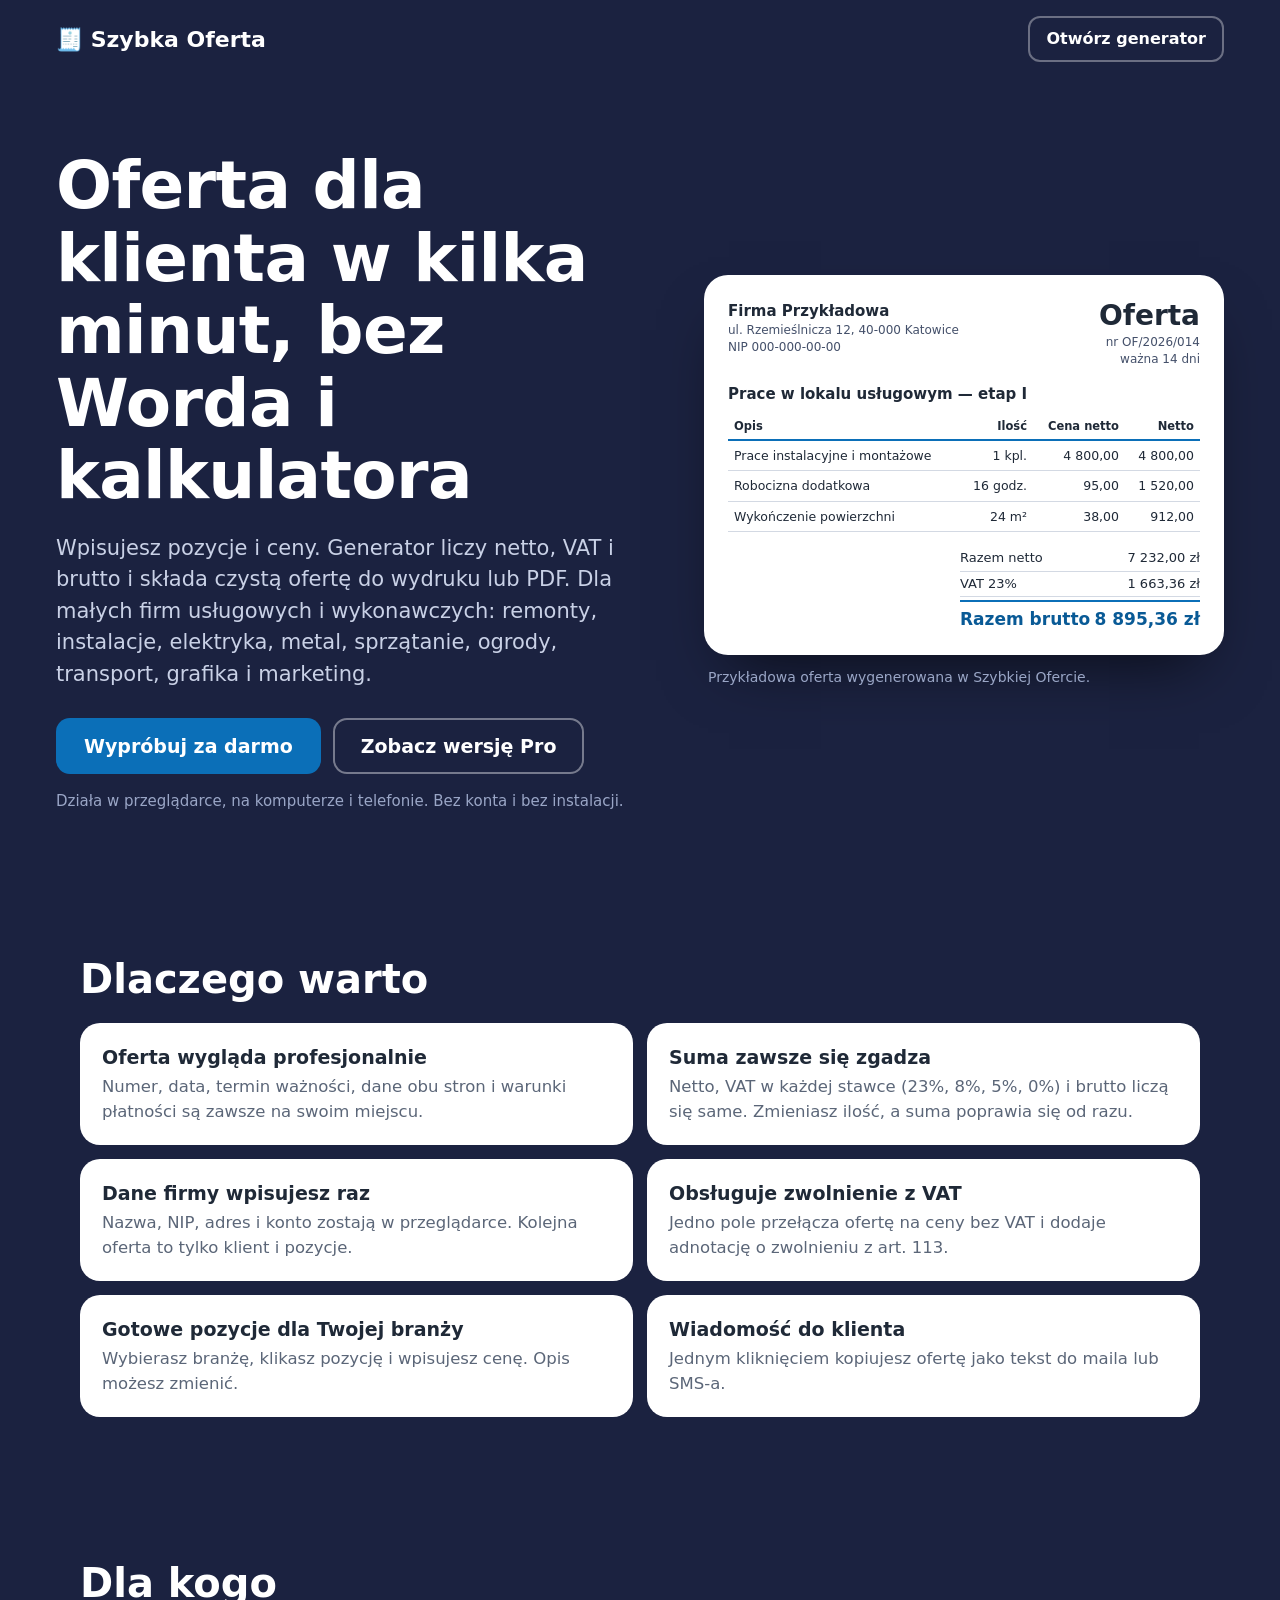
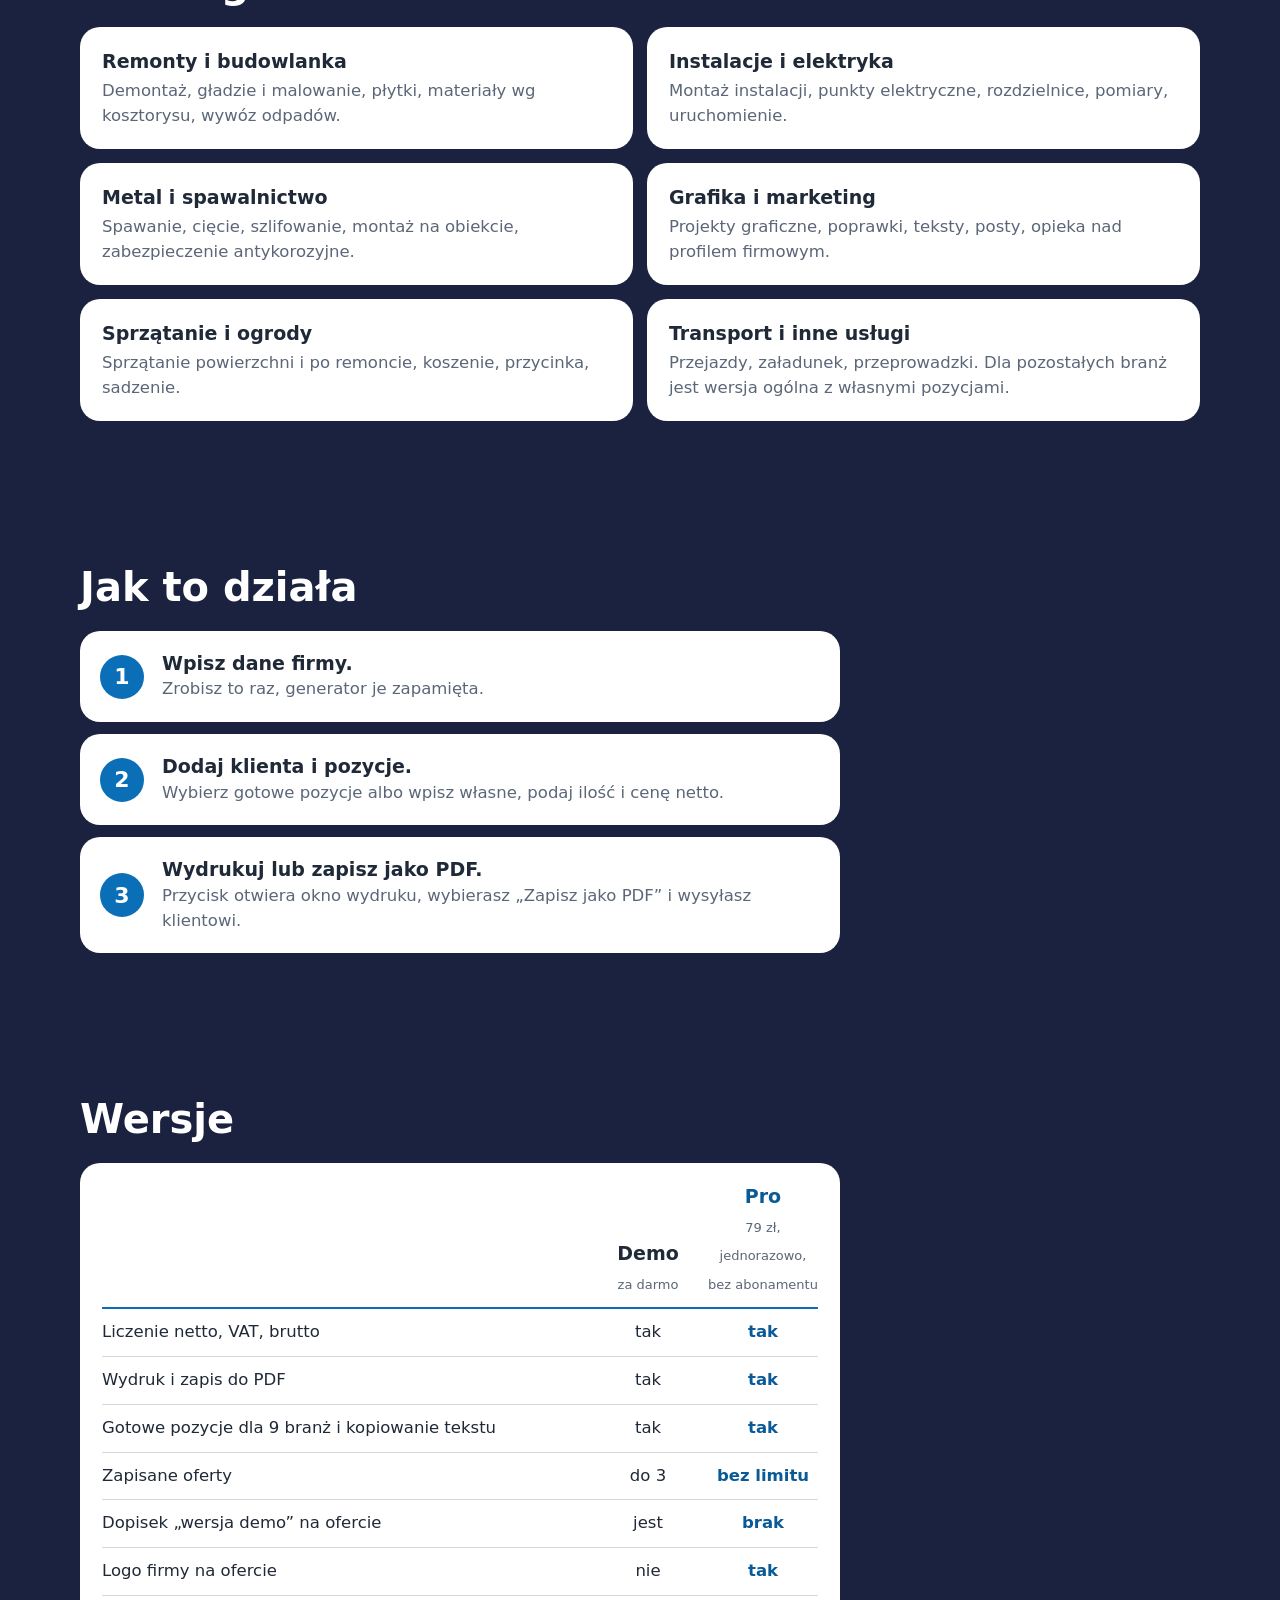
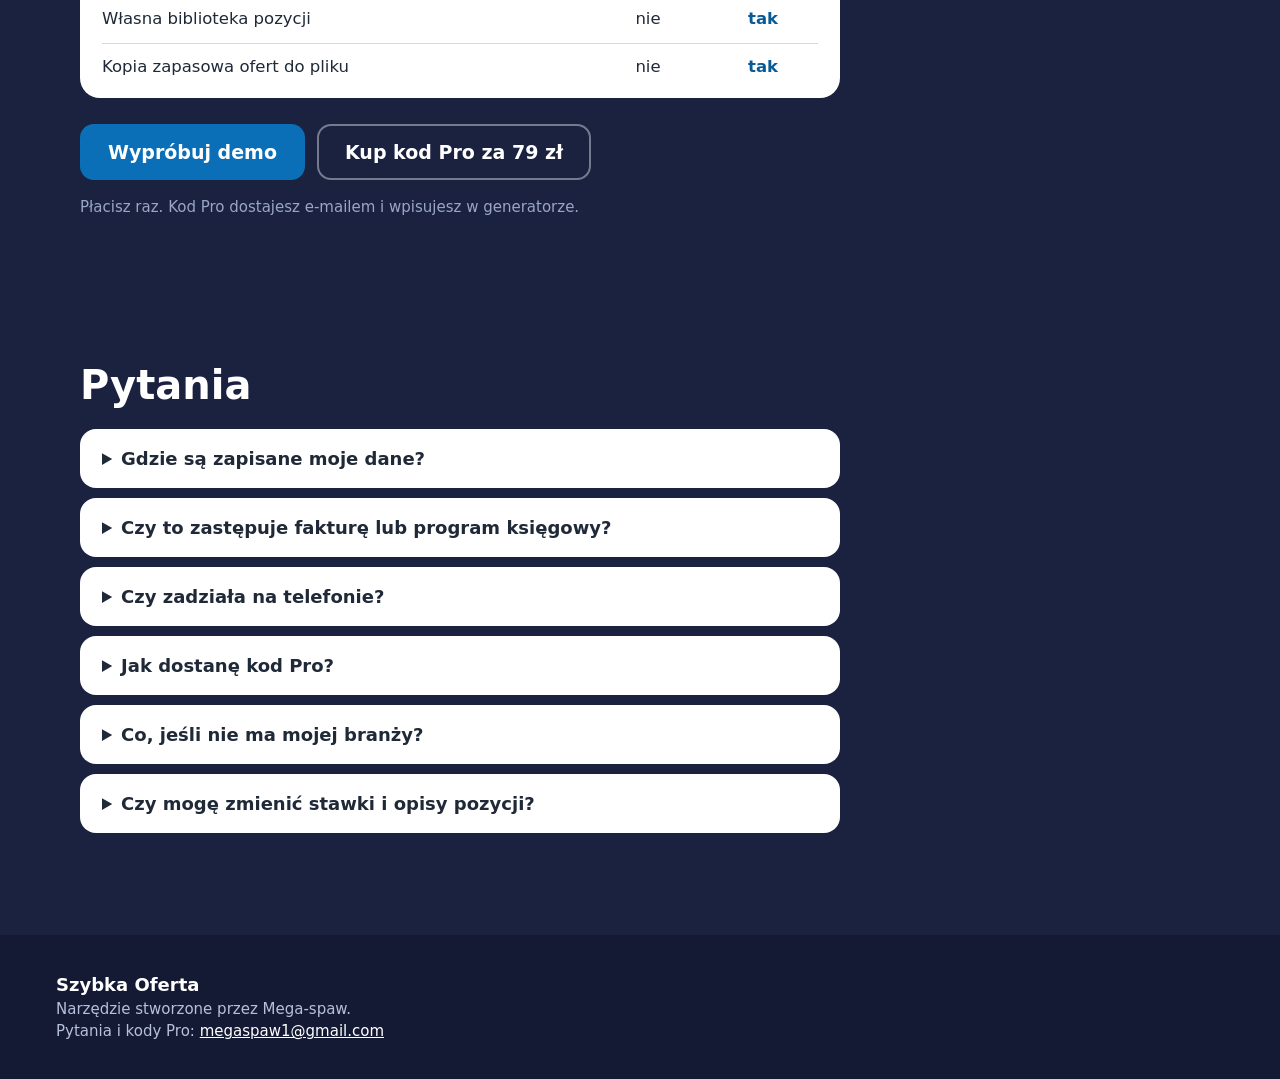
==== index.html @ d0651c35 "Rename index (7).html to index.html" ====
<!doctype html>
<html lang="pl">
<head>
<meta charset="utf-8">
<meta name="viewport" content="width=device-width, initial-scale=1">
<title>Szybka Oferta — generator ofert dla małych firm usługowych</title>
<meta name="description" content="Wpisz pozycje i ceny, a gotowa oferta z sumą netto, VAT i brutto jest w PDF. Dla małych firm usługowych i wykonawczych. Działa w przeglądarce, bez konta.">
<link rel="stylesheet" href="style.css">
</head>
<body>

<header class="top">
  <a class="logo" href="#">🧾 Szybka Oferta</a>
  <a class="top-link" href="generator.html">Otwórz generator</a>
</header>

<main>
  <section class="hero">
    <div class="hero-copy">
      <h1>Oferta dla klienta w kilka minut, bez Worda i kalkulatora</h1>
      <p class="lead">Wpisujesz pozycje i ceny. Generator liczy netto, VAT i brutto i składa czystą ofertę do wydruku lub PDF. Dla małych firm usługowych i wykonawczych: remonty, instalacje, elektryka, metal, sprzątanie, ogrody, transport, grafika i marketing.</p>
      <div class="cta-row">
        <a class="btn btn-main" href="generator.html">Wypróbuj za darmo</a>
        <a class="btn btn-alt" href="#wersje">Zobacz wersję Pro</a>
      </div>
      <p class="fine">Działa w przeglądarce, na komputerze i telefonie. Bez konta i bez instalacji.</p>
    </div>

    <div class="sheet-wrap" aria-label="Przykładowa oferta">
      <article class="sheet">
        <div class="s-head">
          <div><b>Firma Przykładowa</b><br>ul. Rzemieślnicza 12, 40-000 Katowice<br>NIP 000-000-00-00</div>
          <div class="s-title"><h2>Oferta</h2>nr OF/2026/014<br>ważna 14 dni</div>
        </div>
        <p class="s-sub">Prace w lokalu usługowym — etap I</p>
        <table>
          <thead><tr><th>Opis</th><th class="r">Ilość</th><th class="r">Cena netto</th><th class="r">Netto</th></tr></thead>
          <tbody>
            <tr><td>Prace instalacyjne i montażowe</td><td class="r">1 kpl.</td><td class="r">4 800,00</td><td class="r">4 800,00</td></tr>
            <tr><td>Robocizna dodatkowa</td><td class="r">16 godz.</td><td class="r">95,00</td><td class="r">1 520,00</td></tr>
            <tr><td>Wykończenie powierzchni</td><td class="r">24 m²</td><td class="r">38,00</td><td class="r">912,00</td></tr>
          </tbody>
        </table>
        <div class="s-sum">
          <div><span>Razem netto</span><span>7 232,00 zł</span></div>
          <div><span>VAT 23%</span><span>1 663,36 zł</span></div>
          <div class="g"><span>Razem brutto</span><span>8 895,36 zł</span></div>
        </div>
      </article>
      <p class="cap">Przykładowa oferta wygenerowana w Szybkiej Ofercie.</p>
    </div>
  </section>

  <section class="band">
    <h2>Dlaczego warto</h2>
    <dl class="facts">
      <div><dt>Oferta wygląda profesjonalnie</dt><dd>Numer, data, termin ważności, dane obu stron i warunki płatności są zawsze na swoim miejscu.</dd></div>
      <div><dt>Suma zawsze się zgadza</dt><dd>Netto, VAT w każdej stawce (23%, 8%, 5%, 0%) i brutto liczą się same. Zmieniasz ilość, a suma poprawia się od razu.</dd></div>
      <div><dt>Dane firmy wpisujesz raz</dt><dd>Nazwa, NIP, adres i konto zostają w przeglądarce. Kolejna oferta to tylko klient i pozycje.</dd></div>
      <div><dt>Obsługuje zwolnienie z VAT</dt><dd>Jedno pole przełącza ofertę na ceny bez VAT i dodaje adnotację o zwolnieniu z art. 113.</dd></div>
      <div><dt>Gotowe pozycje dla Twojej branży</dt><dd>Wybierasz branżę, klikasz pozycję i wpisujesz cenę. Opis możesz zmienić.</dd></div>
      <div><dt>Wiadomość do klienta</dt><dd>Jednym kliknięciem kopiujesz ofertę jako tekst do maila lub SMS-a.</dd></div>
    </dl>
  </section>

  <section class="trades">
    <h2>Dla kogo</h2>
    <dl class="facts">
      <div><dt>Remonty i budowlanka</dt><dd>Demontaż, gładzie i malowanie, płytki, materiały wg kosztorysu, wywóz odpadów.</dd></div>
      <div><dt>Instalacje i elektryka</dt><dd>Montaż instalacji, punkty elektryczne, rozdzielnice, pomiary, uruchomienie.</dd></div>
      <div><dt>Metal i spawalnictwo</dt><dd>Spawanie, cięcie, szlifowanie, montaż na obiekcie, zabezpieczenie antykorozyjne.</dd></div>
      <div><dt>Grafika i marketing</dt><dd>Projekty graficzne, poprawki, teksty, posty, opieka nad profilem firmowym.</dd></div>
      <div><dt>Sprzątanie i ogrody</dt><dd>Sprzątanie powierzchni i po remoncie, koszenie, przycinka, sadzenie.</dd></div>
      <div><dt>Transport i inne usługi</dt><dd>Przejazdy, załadunek, przeprowadzki. Dla pozostałych branż jest wersja ogólna z własnymi pozycjami.</dd></div>
    </dl>
  </section>

  <section class="how">
    <h2>Jak to działa</h2>
    <ol class="steps">
      <li><b>Wpisz dane firmy.</b> Zrobisz to raz, generator je zapamięta.</li>
      <li><b>Dodaj klienta i pozycje.</b> Wybierz gotowe pozycje albo wpisz własne, podaj ilość i cenę netto.</li>
      <li><b>Wydrukuj lub zapisz jako PDF.</b> Przycisk otwiera okno wydruku, wybierasz „Zapisz jako PDF” i wysyłasz klientowi.</li>
    </ol>
  </section>

  <section class="plans" id="wersje">
    <h2>Wersje</h2>
    <div class="plan-table" role="table" aria-label="Porównanie wersji">
      <div class="pt-head" role="row"><span role="columnheader"></span><span role="columnheader">Demo<br><small>za darmo</small></span><span role="columnheader">Pro<br><small id="priceLine">79 zł</small></span></div>
      <div role="row"><span role="cell">Liczenie netto, VAT, brutto</span><span role="cell">tak</span><span role="cell">tak</span></div>
      <div role="row"><span role="cell">Wydruk i zapis do PDF</span><span role="cell">tak</span><span role="cell">tak</span></div>
      <div role="row"><span role="cell">Gotowe pozycje dla 9 branż i kopiowanie tekstu</span><span role="cell">tak</span><span role="cell">tak</span></div>
      <div role="row"><span role="cell">Zapisane oferty</span><span role="cell">do 3</span><span role="cell">bez limitu</span></div>
      <div role="row"><span role="cell">Dopisek „wersja demo” na ofercie</span><span role="cell">jest</span><span role="cell">brak</span></div>
      <div role="row"><span role="cell">Logo firmy na ofercie</span><span role="cell">nie</span><span role="cell">tak</span></div>
      <div role="row"><span role="cell">Własna biblioteka pozycji</span><span role="cell">nie</span><span role="cell">tak</span></div>
      <div role="row"><span role="cell">Kopia zapasowa ofert do pliku</span><span role="cell">nie</span><span role="cell">tak</span></div>
    </div>
    <div class="cta-row">
      <a class="btn btn-main" href="generator.html">Wypróbuj demo</a>
      <a class="btn btn-alt" id="buy" href="#">Kup kod Pro</a>
    </div>
    <p class="fine" id="priceNote">Płacisz raz. Kod Pro dostajesz e-mailem i wpisujesz w generatorze.</p>
  </section>

  <section class="faq">
    <h2>Pytania</h2>
    <details><summary>Gdzie są zapisane moje dane?</summary><p>Tylko w Twojej przeglądarce, na Twoim urządzeniu. Generator nie wysyła ofert ani danych klientów na żaden serwer. Skutek uboczny: po wyczyszczeniu danych przeglądarki oferty znikają, dlatego w wersji Pro jest kopia zapasowa do pliku.</p></details>
    <details><summary>Czy to zastępuje fakturę lub program księgowy?</summary><p>Nie. To generator ofert i wycen. Fakturę wystawiasz dalej w swoim programie lub u księgowej.</p></details>
    <details><summary>Czy zadziała na telefonie?</summary><p>Tak. Na telefonie formularz i podgląd są jeden pod drugim, a PDF zapiszesz z okna wydruku.</p></details>
    <details><summary>Jak dostanę kod Pro?</summary><p>Po zakupie przychodzi do Ciebie e-mail z kodem. Wpisujesz go w generatorze w oknie „Wersja Pro”. Kod działa w przeglądarce, w której go wpiszesz.</p></details>
    <details><summary>Co, jeśli nie ma mojej branży?</summary><p>Wybierz „Ogólna” i wpisz własne pozycje. W wersji Pro zapiszesz je w bibliotece, żeby następnym razem kliknąć jedną. Brakuje czegoś ważnego? Napisz na adres z dołu strony.</p></details>
    <details><summary>Czy mogę zmienić stawki i opisy pozycji?</summary><p>Tak, wszystko wpisujesz sam. Generator nie narzuca żadnych cen.</p></details>
  </section>
</main>

<footer class="foot">
  <div>
    <b>Szybka Oferta</b><br>
    Narzędzie stworzone przez Mega-spaw.<br>
    Pytania i kody Pro: <a id="mail" href="#"></a>
  </div>
</footer>

<script src="config.js"></script>
<script>
  (function () {
    var c = window.SZYBKA_OFERTA || {};
    var mail = c.contactEmail || "";
    var buy = document.getElementById("buy");
    buy.href = c.checkoutUrl || ("mailto:" + mail + "?subject=" + encodeURIComponent("Kod Pro — Szybka Oferta"));
    if (c.price) { document.getElementById("priceLine").textContent = c.price + (c.priceNote ? ", " + c.priceNote : ""); buy.textContent = "Kup kod Pro za " + c.price; }
    var m = document.getElementById("mail"); m.href = "mailto:" + mail; m.textContent = mail;
  })();
</script>
</body>
</html>
---- style.css ----
:root{
  --navy:#1B2240; --navy-2:#141A33; --blue:#0B6FB8; --blue-d:#095A96; --ink:#1F2937; --slate:#5B6678; --line:#D3D9E3; --soft:#C9D1E6;
  font-family:system-ui,-apple-system,"Segoe UI",Roboto,"Noto Sans",sans-serif;
}
*{box-sizing:border-box}
html{scroll-behavior:smooth;-webkit-text-size-adjust:100%}
body{margin:0;background:var(--navy);color:#fff;font-size:18px;line-height:1.5}
a{color:#7DC0F2}
:focus-visible{outline:3px solid #7DC0F2;outline-offset:3px}
h1,h2{font-weight:800;line-height:1.1;margin:0}
h1{letter-spacing:-.01em}
h2{font-size:clamp(28px,4vw,40px);margin-bottom:22px}

.top{display:flex;justify-content:space-between;align-items:center;gap:12px;padding:16px clamp(18px,5vw,56px)}
.logo{font-weight:800;font-size:22px;color:#fff;text-decoration:none}
.top-link{color:#fff;text-decoration:none;border:2px solid rgba(255,255,255,.35);padding:9px 16px;border-radius:12px;font-size:16px;font-weight:600}
.top-link:hover{border-color:#fff}

main>section{padding-block:clamp(36px,6vw,72px);padding-inline:max(clamp(18px,5vw,56px),calc((100% - 1120px)/2))}
.hero{padding-inline:max(clamp(18px,5vw,56px),calc((100% - 1240px)/2));display:grid;grid-template-columns:minmax(0,1fr) minmax(0,520px);gap:clamp(28px,5vw,64px);align-items:center}
.hero>*{margin:0}
.hero h1{font-size:clamp(36px,6vw,66px);margin-bottom:20px}
.lead{font-size:clamp(18px,2vw,21px);max-width:34em;margin:0 0 28px;color:var(--soft)}
.cta-row{display:flex;flex-wrap:wrap;gap:12px}
.btn{display:inline-flex;align-items:center;justify-content:center;min-height:56px;padding:0 26px;border-radius:14px;font-weight:700;text-decoration:none;font-size:19px;border:2px solid transparent}
.btn-main{background:var(--blue);color:#fff}
.btn-main:hover{background:var(--blue-d)}
.btn-alt{background:transparent;color:#fff;border-color:rgba(255,255,255,.4)}
.btn-alt:hover{border-color:#fff}
.fine{font-size:15px;color:#9AA6C6;margin:16px 0 0}

/* white offer sheet = the card in the hero */
.sheet-wrap{min-width:0}
.sheet{background:#fff;color:var(--ink);padding:26px 24px 20px;font-size:13px;line-height:1.4;border-radius:24px;box-shadow:0 30px 60px -25px rgba(0,0,0,.65)}
.s-head{display:flex;justify-content:space-between;gap:16px;font-size:12px;color:#44506a}
.s-head b{font-size:15px;color:var(--ink)}
.s-title{text-align:right}
.s-title h2{font-size:28px;margin:0 0 2px;color:var(--ink)}
.s-sub{font-weight:700;font-size:15px;margin:16px 0 8px}
.sheet table{width:100%;border-collapse:collapse;font-size:12.5px}
.sheet th{text-align:left;border-bottom:2px solid var(--blue);padding:5px 6px;font-size:11.5px}
.sheet td{border-bottom:1px solid var(--line);padding:6px;vertical-align:top}
.sheet .r{text-align:right;white-space:nowrap}
.s-sum{width:240px;margin:14px 0 0 auto}
.s-sum div{display:flex;justify-content:space-between;padding:3px 0;border-bottom:1px solid var(--line)}
.s-sum .g{font-weight:800;font-size:17px;border-bottom:0;border-top:2px solid var(--blue);margin-top:3px;padding-top:6px;color:var(--blue-d)}
.cap{font-size:14px;color:#9AA6C6;margin:12px 4px 0}

.facts{display:grid;grid-template-columns:repeat(2,minmax(0,1fr));gap:14px;margin:0}
.facts>div{background:#fff;color:var(--ink);border-radius:20px;padding:20px 22px}
.facts dt{font-weight:800;font-size:19px;margin-bottom:4px}
.facts dd{margin:0;color:var(--slate);font-size:16.5px}

.steps{list-style:none;margin:0;padding:0;counter-reset:s;display:grid;gap:12px;max-width:760px}
.steps li{counter-increment:s;position:relative;background:#fff;color:var(--ink);border-radius:20px;padding:18px 22px 20px 82px;font-size:16.5px;color:var(--slate)}
.steps li::before{content:counter(s);position:absolute;left:20px;top:50%;transform:translateY(-50%);width:44px;height:44px;border-radius:50%;background:var(--blue);color:#fff;font-weight:800;font-size:22px;display:grid;place-items:center}
.steps b{display:block;font-size:19px;color:var(--ink)}

.plan-table{display:grid;background:#fff;color:var(--ink);border-radius:20px;padding:8px 22px;max-width:760px;margin:0 0 26px}
.plan-table>div{display:grid;grid-template-columns:1fr 100px 110px;gap:10px;padding:11px 0;border-bottom:1px solid var(--line);align-items:center;font-size:16.5px}
.plan-table>div:last-child{border-bottom:0}
.plan-table>div>span:not(:first-child){text-align:center}
.plan-table .pt-head{font-weight:800;font-size:19px;align-items:end;border-bottom:2px solid var(--blue)}
.plan-table small{font-weight:400;font-size:13px;color:var(--slate)}
.plan-table>div>span:nth-child(3){font-weight:700;color:var(--blue-d)}

.faq details{background:#fff;color:var(--ink);border-radius:16px;padding:16px 22px;max-width:760px;margin-bottom:10px}
.faq summary{cursor:pointer;font-weight:700;font-size:18px}
.faq p{margin:10px 0 0;color:var(--slate);font-size:16.5px}

.foot{background:var(--navy-2);color:#B6C0DC;padding:36px clamp(18px,5vw,56px);font-size:15px;margin-top:20px}
.foot b{color:#fff;font-size:18px}
.foot a{color:#fff}

@media (max-width:860px){
  .hero{grid-template-columns:1fr}
  .facts{grid-template-columns:1fr}
  .plan-table{padding:6px 16px}
  .plan-table>div{grid-template-columns:1fr 70px 76px;font-size:15px}
  .sheet{padding:22px 16px 18px}
  .s-head{flex-direction:column}.s-title{text-align:left}
  .sheet table{display:block;overflow-x:auto}
  .btn{width:100%}
}
@media (prefers-reduced-motion:reduce){html{scroll-behavior:auto}}
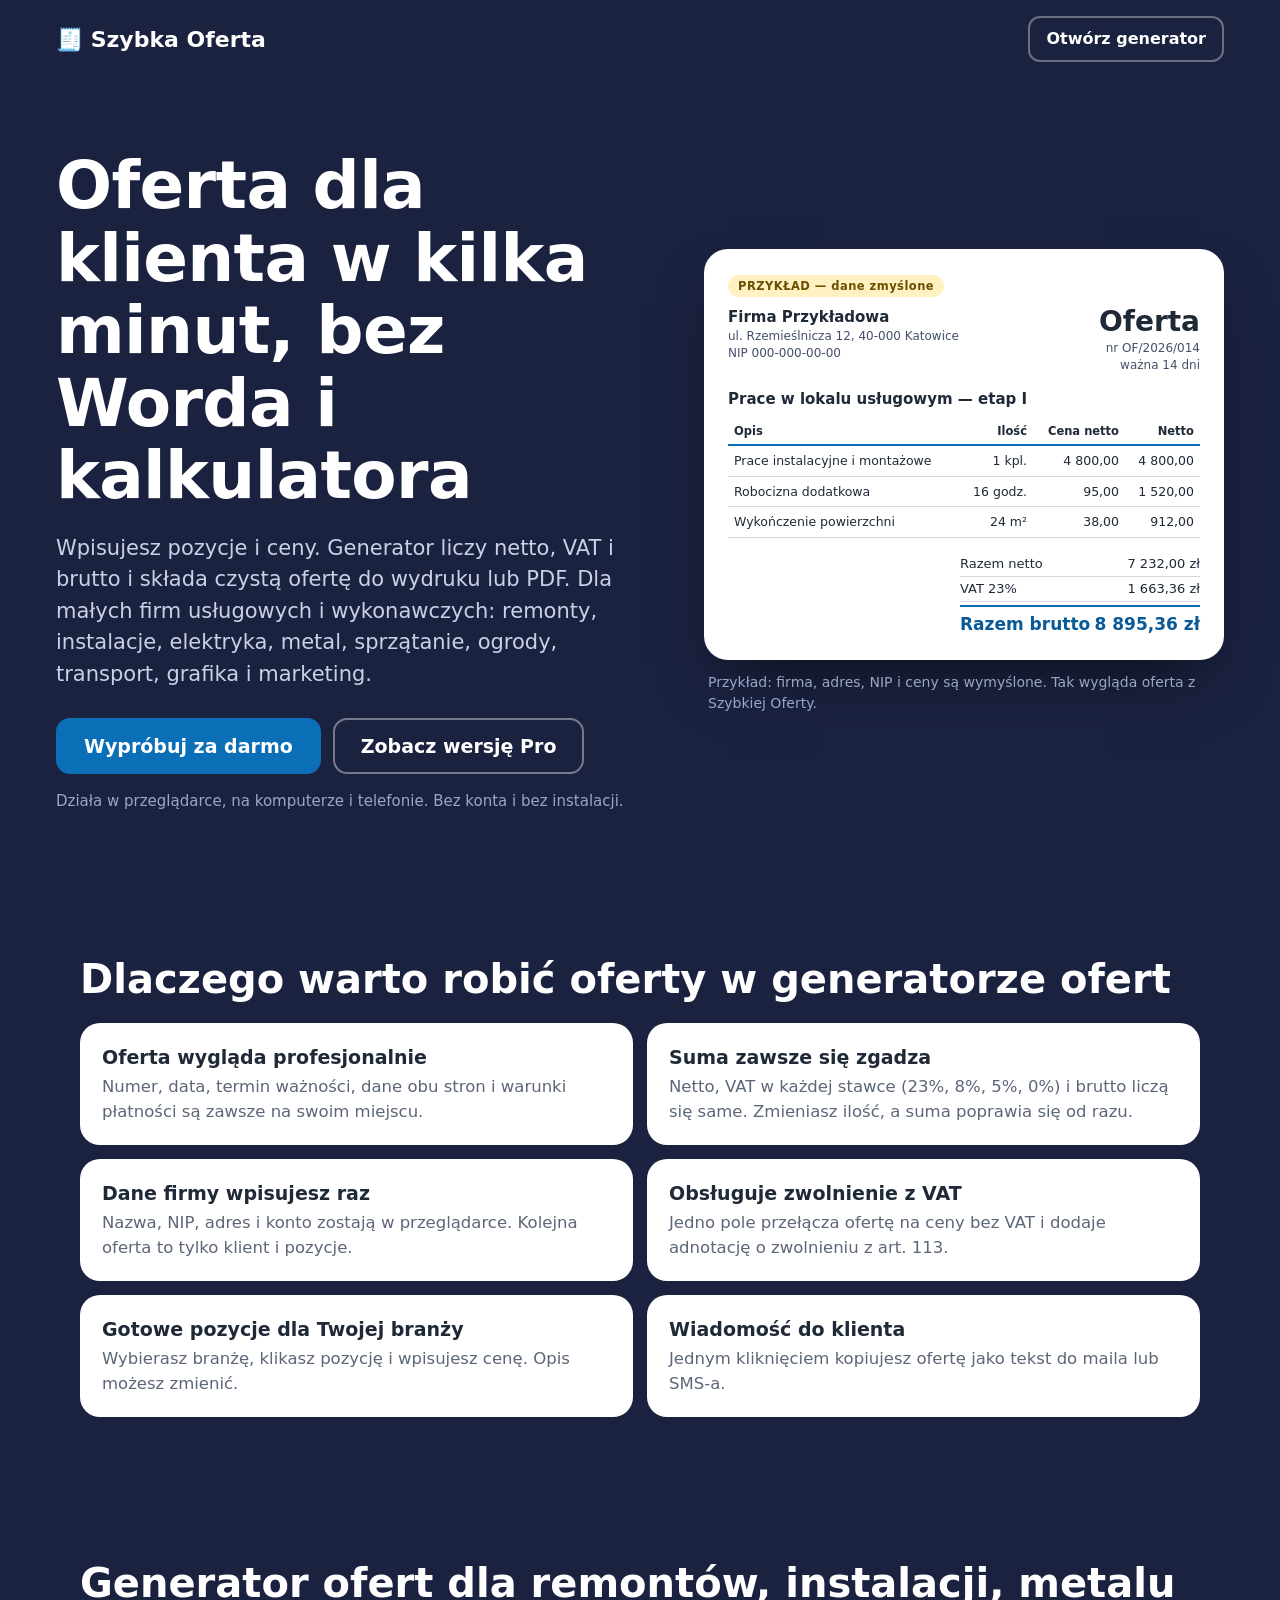
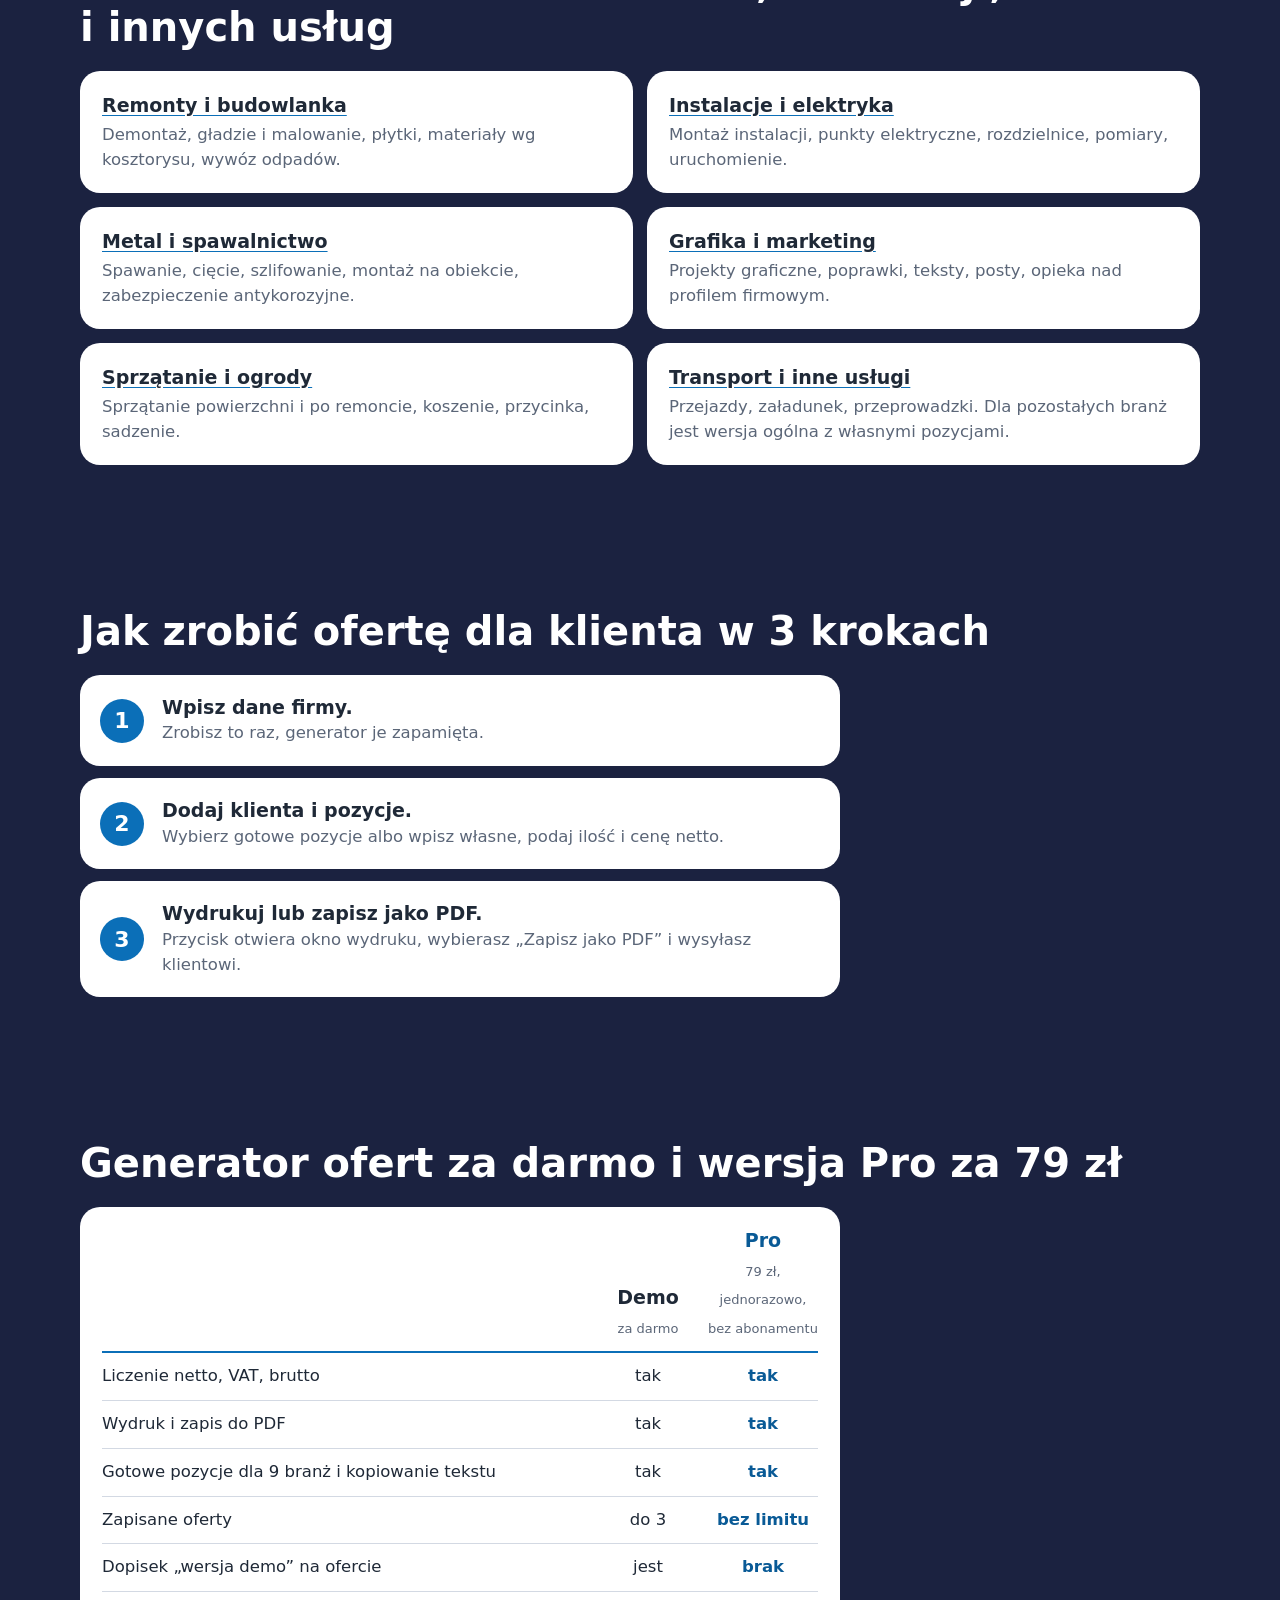
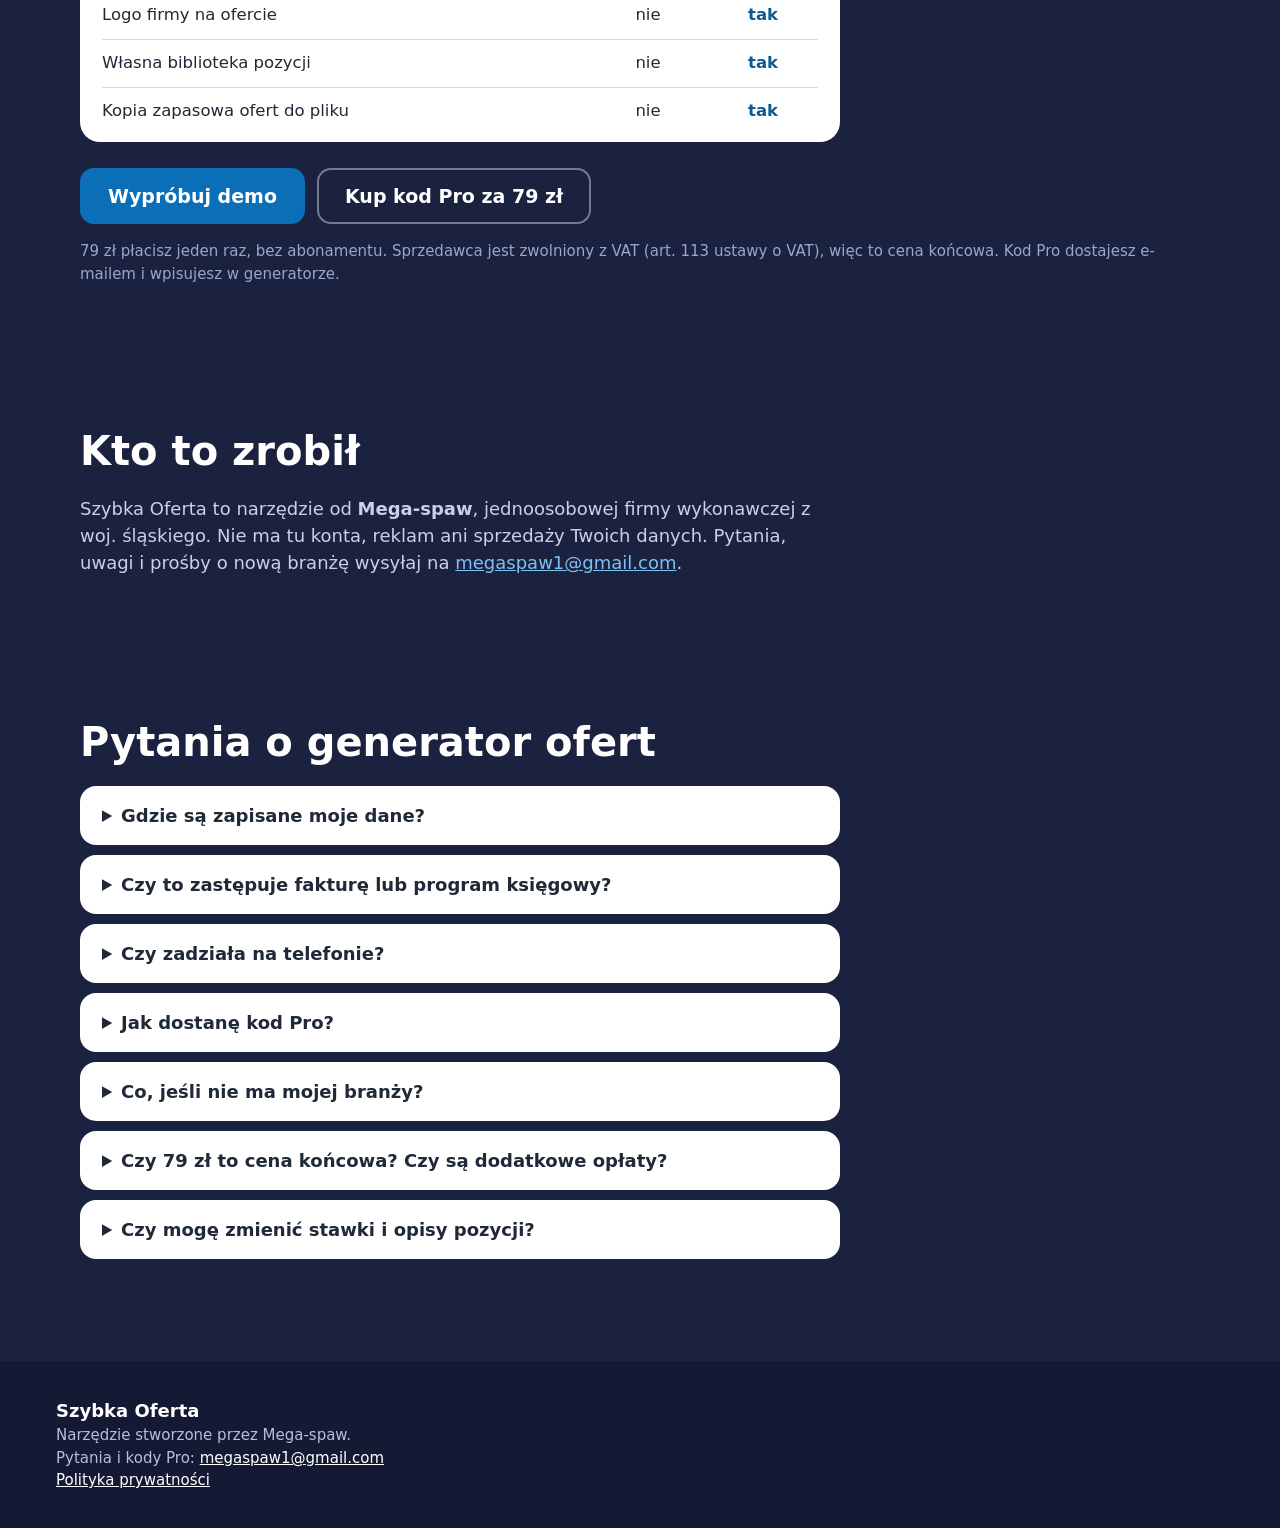
==== commit bf4ad17c: "Popraw stronę: cena, polityka prywatności, SEO, podstrony branżowe - statyczne linki zakupu i e-mail" ====
--- a/index.html
+++ b/index.html
@@ -5,6 +5,21 @@
 <meta name="viewport" content="width=device-width, initial-scale=1">
 <title>Szybka Oferta — generator ofert dla małych firm usługowych</title>
 <meta name="description" content="Wpisz pozycje i ceny, a gotowa oferta z sumą netto, VAT i brutto jest w PDF. Dla małych firm usługowych i wykonawczych. Działa w przeglądarce, bez konta.">
+<link rel="canonical" href="https://mega916.github.io/szybka-oferta/">
+<meta name="theme-color" content="#1B2240">
+<meta property="og:type" content="website">
+<meta property="og:locale" content="pl_PL">
+<meta property="og:site_name" content="Szybka Oferta">
+<meta property="og:title" content="Szybka Oferta — generator ofert dla małych firm usługowych">
+<meta property="og:description" content="Oferta dla klienta w kilka minut: netto, VAT i brutto liczą się same, a gotowy PDF wysyłasz z telefonu. Demo za darmo, Pro 79 zł jednorazowo.">
+<meta property="og:url" content="https://mega916.github.io/szybka-oferta/">
+<meta property="og:image" content="https://mega916.github.io/szybka-oferta/og-image.png">
+<meta property="og:image:width" content="1200">
+<meta property="og:image:height" content="630">
+<meta name="twitter:card" content="summary_large_image">
+<script type="application/ld+json">
+{"@context":"https://schema.org","@type":"SoftwareApplication","name":"Szybka Oferta","applicationCategory":"BusinessApplication","operatingSystem":"Przeglądarka internetowa","inLanguage":"pl","description":"Generator ofert i wycen dla małych firm usługowych i wykonawczych. Liczy netto, VAT i brutto, zapisuje ofertę do PDF.","url":"https://mega916.github.io/szybka-oferta/","offers":[{"@type":"Offer","name":"Demo","price":"0","priceCurrency":"PLN"},{"@type":"Offer","name":"Pro","price":"79","priceCurrency":"PLN"}],"publisher":{"@type":"Organization","name":"Mega-spaw"}}
+</script>
 <link rel="stylesheet" href="style.css">
 </head>
 <body>
@@ -28,6 +43,7 @@
 
     <div class="sheet-wrap" aria-label="Przykładowa oferta">
       <article class="sheet">
+        <p class="example-tag">PRZYKŁAD — dane zmyślone</p>
         <div class="s-head">
           <div><b>Firma Przykładowa</b><br>ul. Rzemieślnicza 12, 40-000 Katowice<br>NIP 000-000-00-00</div>
           <div class="s-title"><h2>Oferta</h2>nr OF/2026/014<br>ważna 14 dni</div>
@@ -47,12 +63,12 @@
           <div class="g"><span>Razem brutto</span><span>8 895,36 zł</span></div>
         </div>
       </article>
-      <p class="cap">Przykładowa oferta wygenerowana w Szybkiej Ofercie.</p>
+      <p class="cap">Przykład: firma, adres, NIP i ceny są wymyślone. Tak wygląda oferta z Szybkiej Oferty.</p>
     </div>
   </section>
 
   <section class="band">
-    <h2>Dlaczego warto</h2>
+    <h2>Dlaczego warto robić oferty w generatorze ofert</h2>
     <dl class="facts">
       <div><dt>Oferta wygląda profesjonalnie</dt><dd>Numer, data, termin ważności, dane obu stron i warunki płatności są zawsze na swoim miejscu.</dd></div>
       <div><dt>Suma zawsze się zgadza</dt><dd>Netto, VAT w każdej stawce (23%, 8%, 5%, 0%) i brutto liczą się same. Zmieniasz ilość, a suma poprawia się od razu.</dd></div>
@@ -64,19 +80,19 @@
   </section>
 
   <section class="trades">
-    <h2>Dla kogo</h2>
+    <h2>Generator ofert dla remontów, instalacji, metalu i innych usług</h2>
     <dl class="facts">
-      <div><dt>Remonty i budowlanka</dt><dd>Demontaż, gładzie i malowanie, płytki, materiały wg kosztorysu, wywóz odpadów.</dd></div>
-      <div><dt>Instalacje i elektryka</dt><dd>Montaż instalacji, punkty elektryczne, rozdzielnice, pomiary, uruchomienie.</dd></div>
-      <div><dt>Metal i spawalnictwo</dt><dd>Spawanie, cięcie, szlifowanie, montaż na obiekcie, zabezpieczenie antykorozyjne.</dd></div>
-      <div><dt>Grafika i marketing</dt><dd>Projekty graficzne, poprawki, teksty, posty, opieka nad profilem firmowym.</dd></div>
-      <div><dt>Sprzątanie i ogrody</dt><dd>Sprzątanie powierzchni i po remoncie, koszenie, przycinka, sadzenie.</dd></div>
-      <div><dt>Transport i inne usługi</dt><dd>Przejazdy, załadunek, przeprowadzki. Dla pozostałych branż jest wersja ogólna z własnymi pozycjami.</dd></div>
+      <div><dt><a class="dt-link" href="oferta-remonty.html">Remonty i budowlanka</a></dt><dd>Demontaż, gładzie i malowanie, płytki, materiały wg kosztorysu, wywóz odpadów.</dd></div>
+      <div><dt><a class="dt-link" href="oferta-instalacje-elektryka.html">Instalacje i elektryka</a></dt><dd>Montaż instalacji, punkty elektryczne, rozdzielnice, pomiary, uruchomienie.</dd></div>
+      <div><dt><a class="dt-link" href="oferta-metal-spawalnictwo.html">Metal i spawalnictwo</a></dt><dd>Spawanie, cięcie, szlifowanie, montaż na obiekcie, zabezpieczenie antykorozyjne.</dd></div>
+      <div><dt><a class="dt-link" href="oferta-grafika-marketing.html">Grafika i marketing</a></dt><dd>Projekty graficzne, poprawki, teksty, posty, opieka nad profilem firmowym.</dd></div>
+      <div><dt><a class="dt-link" href="oferta-sprzatanie-ogrody.html">Sprzątanie i ogrody</a></dt><dd>Sprzątanie powierzchni i po remoncie, koszenie, przycinka, sadzenie.</dd></div>
+      <div><dt><a class="dt-link" href="oferta-transport.html">Transport i inne usługi</a></dt><dd>Przejazdy, załadunek, przeprowadzki. Dla pozostałych branż jest wersja ogólna z własnymi pozycjami.</dd></div>
     </dl>
   </section>
 
   <section class="how">
-    <h2>Jak to działa</h2>
+    <h2>Jak zrobić ofertę dla klienta w 3 krokach</h2>
     <ol class="steps">
       <li><b>Wpisz dane firmy.</b> Zrobisz to raz, generator je zapamięta.</li>
       <li><b>Dodaj klienta i pozycje.</b> Wybierz gotowe pozycje albo wpisz własne, podaj ilość i cenę netto.</li>
@@ -85,9 +101,9 @@
   </section>
 
   <section class="plans" id="wersje">
-    <h2>Wersje</h2>
+    <h2>Generator ofert za darmo i wersja Pro za 79 zł</h2>
     <div class="plan-table" role="table" aria-label="Porównanie wersji">
-      <div class="pt-head" role="row"><span role="columnheader"></span><span role="columnheader">Demo<br><small>za darmo</small></span><span role="columnheader">Pro<br><small id="priceLine">79 zł</small></span></div>
+      <div class="pt-head" role="row"><span role="columnheader"></span><span role="columnheader">Demo<br><small>za darmo</small></span><span role="columnheader">Pro<br><small id="priceLine">79 zł, jednorazowo, bez abonamentu</small></span></div>
       <div role="row"><span role="cell">Liczenie netto, VAT, brutto</span><span role="cell">tak</span><span role="cell">tak</span></div>
       <div role="row"><span role="cell">Wydruk i zapis do PDF</span><span role="cell">tak</span><span role="cell">tak</span></div>
       <div role="row"><span role="cell">Gotowe pozycje dla 9 branż i kopiowanie tekstu</span><span role="cell">tak</span><span role="cell">tak</span></div>
@@ -99,18 +115,25 @@
     </div>
     <div class="cta-row">
       <a class="btn btn-main" href="generator.html">Wypróbuj demo</a>
-      <a class="btn btn-alt" id="buy" href="#">Kup kod Pro</a>
+      <a class="btn btn-alt" id="buy" href="mailto:megaspaw1@gmail.com?subject=Kod%20Pro%20%E2%80%94%20Szybka%20Oferta">Kup kod Pro za 79 zł</a>
     </div>
-    <p class="fine" id="priceNote">Płacisz raz. Kod Pro dostajesz e-mailem i wpisujesz w generatorze.</p>
+    <p class="fine" id="priceNote">79 zł płacisz jeden raz, bez abonamentu. Sprzedawca jest zwolniony z VAT (art. 113 ustawy o VAT), więc to cena końcowa. Kod Pro dostajesz e-mailem i wpisujesz w generatorze.</p>
+  </section>
+
+  <section class="about">
+    <h2>Kto to zrobił</h2>
+    <p>Szybka Oferta to narzędzie od <b>Mega-spaw</b>, jednoosobowej firmy wykonawczej z woj. śląskiego. Nie ma tu konta, reklam ani sprzedaży Twoich danych. Pytania, uwagi i prośby o nową branżę wysyłaj na <a href="mailto:megaspaw1@gmail.com">megaspaw1@gmail.com</a>.</p>
+    <!-- Tu dodaj opinie użytkowników, gdy je zbierzesz: 2-3 krótkie cytaty z imieniem i branżą. -->
   </section>
 
   <section class="faq">
-    <h2>Pytania</h2>
+    <h2>Pytania o generator ofert</h2>
     <details><summary>Gdzie są zapisane moje dane?</summary><p>Tylko w Twojej przeglądarce, na Twoim urządzeniu. Generator nie wysyła ofert ani danych klientów na żaden serwer. Skutek uboczny: po wyczyszczeniu danych przeglądarki oferty znikają, dlatego w wersji Pro jest kopia zapasowa do pliku.</p></details>
     <details><summary>Czy to zastępuje fakturę lub program księgowy?</summary><p>Nie. To generator ofert i wycen. Fakturę wystawiasz dalej w swoim programie lub u księgowej.</p></details>
     <details><summary>Czy zadziała na telefonie?</summary><p>Tak. Na telefonie formularz i podgląd są jeden pod drugim, a PDF zapiszesz z okna wydruku.</p></details>
     <details><summary>Jak dostanę kod Pro?</summary><p>Po zakupie przychodzi do Ciebie e-mail z kodem. Wpisujesz go w generatorze w oknie „Wersja Pro”. Kod działa w przeglądarce, w której go wpiszesz.</p></details>
     <details><summary>Co, jeśli nie ma mojej branży?</summary><p>Wybierz „Ogólna” i wpisz własne pozycje. W wersji Pro zapiszesz je w bibliotece, żeby następnym razem kliknąć jedną. Brakuje czegoś ważnego? Napisz na adres z dołu strony.</p></details>
+    <details><summary>Czy 79 zł to cena końcowa? Czy są dodatkowe opłaty?</summary><p>Tak, to cena końcowa. Płacisz raz, bez abonamentu i bez ukrytych opłat. Sprzedawca jest zwolniony z VAT na podstawie art. 113 ustawy o VAT. Kod Pro działa bezterminowo w przeglądarce, w której go wpiszesz.</p></details>
     <details><summary>Czy mogę zmienić stawki i opisy pozycji?</summary><p>Tak, wszystko wpisujesz sam. Generator nie narzuca żadnych cen.</p></details>
   </section>
 </main>
@@ -119,7 +142,8 @@
   <div>
     <b>Szybka Oferta</b><br>
     Narzędzie stworzone przez Mega-spaw.<br>
-    Pytania i kody Pro: <a id="mail" href="#"></a>
+    Pytania i kody Pro: <a id="mail" href="mailto:megaspaw1@gmail.com">megaspaw1@gmail.com</a><br>
+    <a href="prywatnosc.html">Polityka prywatności</a>
   </div>
 </footer>
 
--- a/style.css
+++ b/style.css
@@ -72,6 +72,18 @@
 .foot b{color:#fff;font-size:18px}
 .foot a{color:#fff}
 
+
+.example-tag{display:inline-block;margin:0 0 10px;padding:3px 10px;border-radius:999px;background:#FFF1C2;color:#6B4E00;font-weight:800;font-size:11.5px;letter-spacing:.04em}
+.dt-link{color:inherit;text-decoration:underline;text-decoration-color:var(--blue);text-underline-offset:3px}
+.about p{max-width:760px;color:var(--soft);font-size:18px;margin:0}
+.about a{color:#7DC0F2}
+.page-title{font-size:clamp(32px,5vw,54px);margin-bottom:18px}
+.chips{display:flex;flex-wrap:wrap;gap:10px;padding:0;margin:0 0 8px;list-style:none}
+.chips li{background:#fff;color:var(--ink);border-radius:999px;padding:9px 16px;font-size:16px;font-weight:600}
+.chips small{color:var(--slate);font-weight:400}
+.legal{max-width:760px;padding-block:20px 60px}
+.legal h2{font-size:24px;margin:28px 0 8px}
+.legal p,.legal li{color:var(--soft);font-size:17px}
 @media (max-width:860px){
   .hero{grid-template-columns:1fr}
   .facts{grid-template-columns:1fr}
